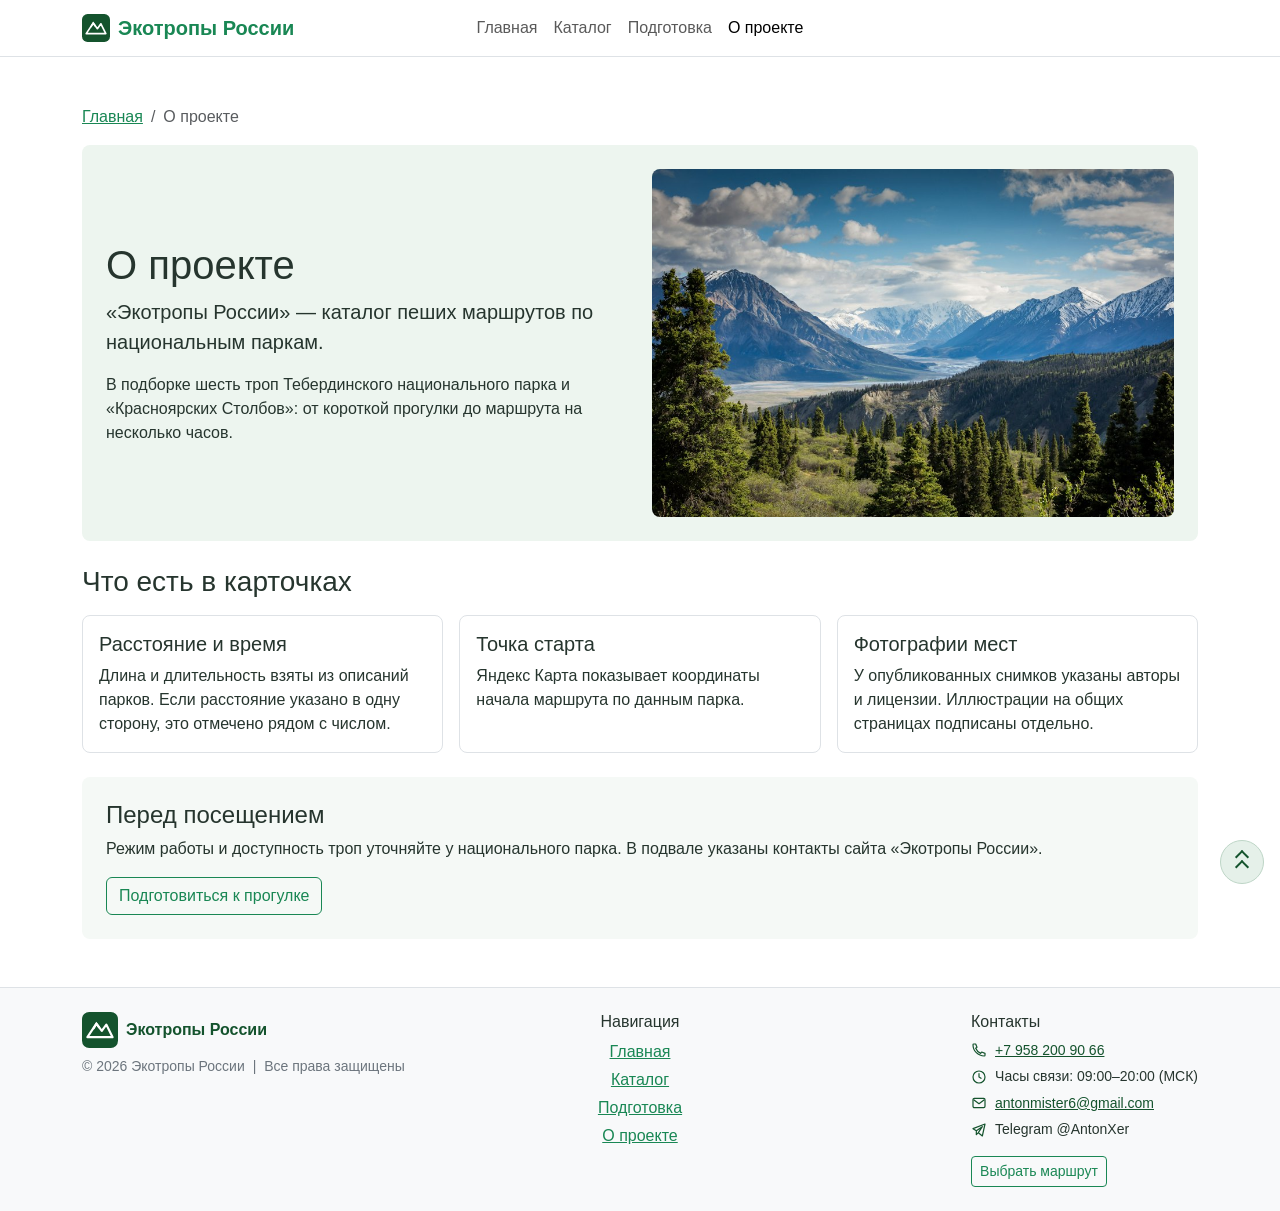
==== about.html @ 752995b1 "Format footer copyright notice" ====
<!doctype html>
<html lang="ru">
<head>
  <meta charset="UTF-8">
  <meta name="viewport" content="width=device-width, initial-scale=1">
  <meta name="description" content="О каталоге «Экотропы России», его маршрутах и источниках сведений.">
  <title>О проекте — Экотропы России</title>
  <link rel="stylesheet" href="vendor/bootstrap/css/bootstrap.min.css">
  <link rel="stylesheet" href="css/custom.css?v=20261111h">
  <script src="vendor/bootstrap/js/bootstrap.bundle.min.js" defer></script>
  <script src="js/routes.js?v=20261111h" defer></script>
  <script src="js/main.js?v=20261111h" defer></script>
</head>
<body id="top">
  <a class="visually-hidden-focusable" href="#main">Перейти к содержимому</a>
  <header class="sticky-top bg-white border-bottom">
    <nav class="navbar navbar-expand-lg site-navbar" aria-label="Основная навигация">
      <div class="container">
        <a class="navbar-brand d-inline-flex align-items-center gap-2 fw-bold text-success" href="index.html"><img src="images/logo.svg" width="28" height="28" alt="">Экотропы России</a>
        <button class="navbar-toggler" type="button" data-bs-toggle="collapse" data-bs-target="#site-menu" aria-controls="site-menu" aria-expanded="false" aria-label="Открыть меню"><span class="navbar-toggler-icon"></span></button>
        <div class="collapse navbar-collapse" id="site-menu">
          <ul class="navbar-nav text-center">
            <li class="nav-item"><a class="nav-link" href="index.html">Главная</a></li>
            <li class="nav-item"><a class="nav-link" href="catalog.html">Каталог</a></li>
            <li class="nav-item"><a class="nav-link" href="preparation.html">Подготовка</a></li>
            <li class="nav-item"><a class="nav-link active" aria-current="page" href="about.html">О проекте</a></li>
          </ul>
        </div>
      </div>
    </nav>
  </header>
  <main class="container py-4 py-md-5" id="main">
    <nav aria-label="Хлебные крошки">
      <ol class="breadcrumb">
        <li class="breadcrumb-item"><a class="link-success" href="index.html">Главная</a></li>
        <li class="breadcrumb-item active" aria-current="page">О проекте</li>
      </ol>
    </nav>
    <section class="hero rounded-3 p-3 p-md-4 mb-4" aria-labelledby="about-title">
      <div class="row g-4 align-items-center">
        <div class="col-12 col-md-6">
          <h1 id="about-title">О проекте</h1>
          <p class="lead">«Экотропы России» — каталог пеших маршрутов по национальным паркам.</p>
          <p class="mb-0">В подборке шесть троп Тебердинского национального парка и «Красноярских Столбов»: от короткой прогулки до маршрута на несколько часов.</p>
        </div>
        <div class="col-12 col-md-6">
          <img src="images/mountains.jpg" class="img-fluid rounded-3" width="900" height="600" alt="Горный пейзаж — иллюстрация к каталогу">
        </div>
      </div>
    </section>
    <section class="mb-4" aria-labelledby="sources-title">
      <h2 class="h3 mb-3" id="sources-title">Что есть в карточках</h2>
      <div class="row g-3">
        <div class="col-12 col-md-4"><article class="border rounded-3 h-100 p-3"><h3 class="h5">Расстояние и время</h3><p class="mb-0">Длина и длительность взяты из описаний парков. Если расстояние указано в одну сторону, это отмечено рядом с числом.</p></article></div>
        <div class="col-12 col-md-4"><article class="border rounded-3 h-100 p-3"><h3 class="h5">Точка старта</h3><p class="mb-0">Яндекс Карта показывает координаты начала маршрута по данным парка.</p></article></div>
        <div class="col-12 col-md-4"><article class="border rounded-3 h-100 p-3"><h3 class="h5">Фотографии мест</h3><p class="mb-0">У опубликованных снимков указаны авторы и лицензии. Иллюстрации на общих страницах подписаны отдельно.</p></article></div>
      </div>
    </section>
    <section class="prep-panel rounded-3 p-3 p-md-4" aria-labelledby="visit-title">
      <h2 class="h4" id="visit-title">Перед посещением</h2>
      <p>Режим работы и доступность троп уточняйте у национального парка. В подвале указаны контакты сайта «Экотропы России».</p>
      <a class="btn btn-outline-success" href="preparation.html">Подготовиться к прогулке</a>
    </section>
  </main>
  <footer class="bg-light border-top py-4" id="contacts">
    <div class="container">
      <div class="footer-layout">
        <div>
          <a class="footer-brand d-inline-flex align-items-center gap-2 fw-bold mb-2" href="index.html"><img src="images/logo.svg" width="36" height="36" alt="">Экотропы России</a>
          <p class="small text-secondary mb-0">© 2026 Экотропы России <span aria-hidden="true" class="mx-1">|</span> Все права защищены</p>
        </div>
        <div class="footer-navigation">
          <h2 class="h6">Навигация</h2>
          <nav aria-label="Навигация в подвале" class="d-flex flex-column align-items-center gap-1">
            <a href="index.html" class="link-success">Главная</a>
            <a href="catalog.html" class="link-success">Каталог</a>
            <a href="preparation.html" class="link-success">Подготовка</a>
            <a href="about.html" class="link-success">О проекте</a>
          </nav>
        </div>
        <div class="footer-contacts">
          <h2 class="h6">Контакты</h2>
          <address class="small mb-3">
            <a class="contact-item" href="tel:+79582009066"><svg class="contact-icon" aria-hidden="true" width="16" height="16"><use href="images/contact-icons.svg#phone"></use></svg>+7 958 200 90 66</a>
            <span class="contact-item"><svg class="contact-icon" aria-hidden="true" width="16" height="16"><use href="images/contact-icons.svg#clock"></use></svg>Часы связи: 09:00–20:00 (МСК)</span>
            <a class="contact-item" href="mailto:antonmister6@gmail.com"><svg class="contact-icon" aria-hidden="true" width="16" height="16"><use href="images/contact-icons.svg#mail"></use></svg>antonmister6@gmail.com</a>
            <span class="contact-item"><svg class="contact-icon" aria-hidden="true" width="16" height="16"><use href="images/contact-icons.svg#telegram"></use></svg>Telegram @AntonXer</span>
          </address>
          <a class="btn btn-outline-success btn-sm" href="catalog.html">Выбрать маршрут</a>
        </div>
      </div>
    </div>
  </footer>
  <a class="back-to-top btn" href="#top" aria-label="Наверх" title="Наверх"><span aria-hidden="true"></span></a>
</body>
</html>
---- css/custom.css ----
/* Небольшие дополнения к Bootstrap. Сетка и компоненты остаются библиотечными. */
body { font-family: Arial, sans-serif; color: #26352e; }
main { min-height: 70vh; }
html { scroll-padding-top: 5rem; }
.hero { background-color: #edf5ef; }
.prep-panel { background-color: #f5f9f6; }
.prep-list li::marker { color: #198754; }
.route-map { display: block; width: 100%; height: 360px; border: 0; }
.hero-kicker, .footer-brand, footer address a { color: #14532d; }
.footer-brand { text-decoration: none; }
.footer-brand:hover { text-decoration: underline; }
.footer-layout { display: grid; gap: 1.25rem; }
.footer-navigation { text-align: center; }
.contact-item { display: flex; align-items: center; gap: .5rem; margin-bottom: .35rem; }
.contact-icon { flex: 0 0 1rem; color: #14532d; }
@media (min-width: 768px) {
  .footer-layout {
    grid-template-columns: minmax(0, 1fr) auto minmax(0, 1fr);
    column-gap: 1.5rem;
  }
  .footer-contacts { justify-self: end; }
}
@media (min-width: 992px) {
  .site-navbar > .container {
    display: grid;
    grid-template-columns: minmax(0, 1fr) auto minmax(0, 1fr);
  }
  .site-navbar .navbar-brand { justify-self: start; }
}
.back-to-top {
  position: fixed;
  right: 1rem;
  bottom: 1rem;
  z-index: 1025;
  display: grid;
  place-items: center;
  width: 44px;
  height: 44px;
  border-radius: 50%;
  --bs-btn-color: #14532d;
  --bs-btn-bg: #e5f0e9;
  --bs-btn-border-color: #bdd5c6;
  --bs-btn-hover-color: #14532d;
  --bs-btn-hover-bg: #d3e7da;
  --bs-btn-hover-border-color: #8eb6a0;
  --bs-btn-active-color: #14532d;
  --bs-btn-active-bg: #c7dfd0;
  --bs-btn-active-border-color: #8eb6a0;
  --bs-btn-focus-shadow-rgb: 25, 135, 84;
}
.back-to-top span::before,
.back-to-top span::after {
  content: "";
  display: block;
  width: 10px;
  height: 10px;
  border-top: 2px solid currentColor;
  border-left: 2px solid currentColor;
  transform: rotate(45deg);
}
.hero-photo { width: 100%; max-height: 300px; object-fit: cover; }
.prep-photo { display: block; width: 100%; height: clamp(230px, 45vw, 380px); object-fit: cover; object-position: center 72%; }
.catalog-photo { width: 100%; height: auto; aspect-ratio: 16 / 9; object-fit: cover; }
.route-gallery img { width: auto; max-height: 360px; }
.route-gallery--pair {
  display: grid;
  grid-template-columns: repeat(2, minmax(0, 1fr));
  gap: .75rem;
}
.route-gallery--pair img { width: 100%; aspect-ratio: 3 / 4; object-fit: cover; }
.card-title { line-height: 1.4; }
.card:hover { border-color: #198754; }
.table th { width: 38%; }
[hidden] { display: none !important; }
@media (max-width: 575px) {
  h1 { font-size: 1.9rem; }
  .navbar-brand { font-size: 1.1rem; }
}
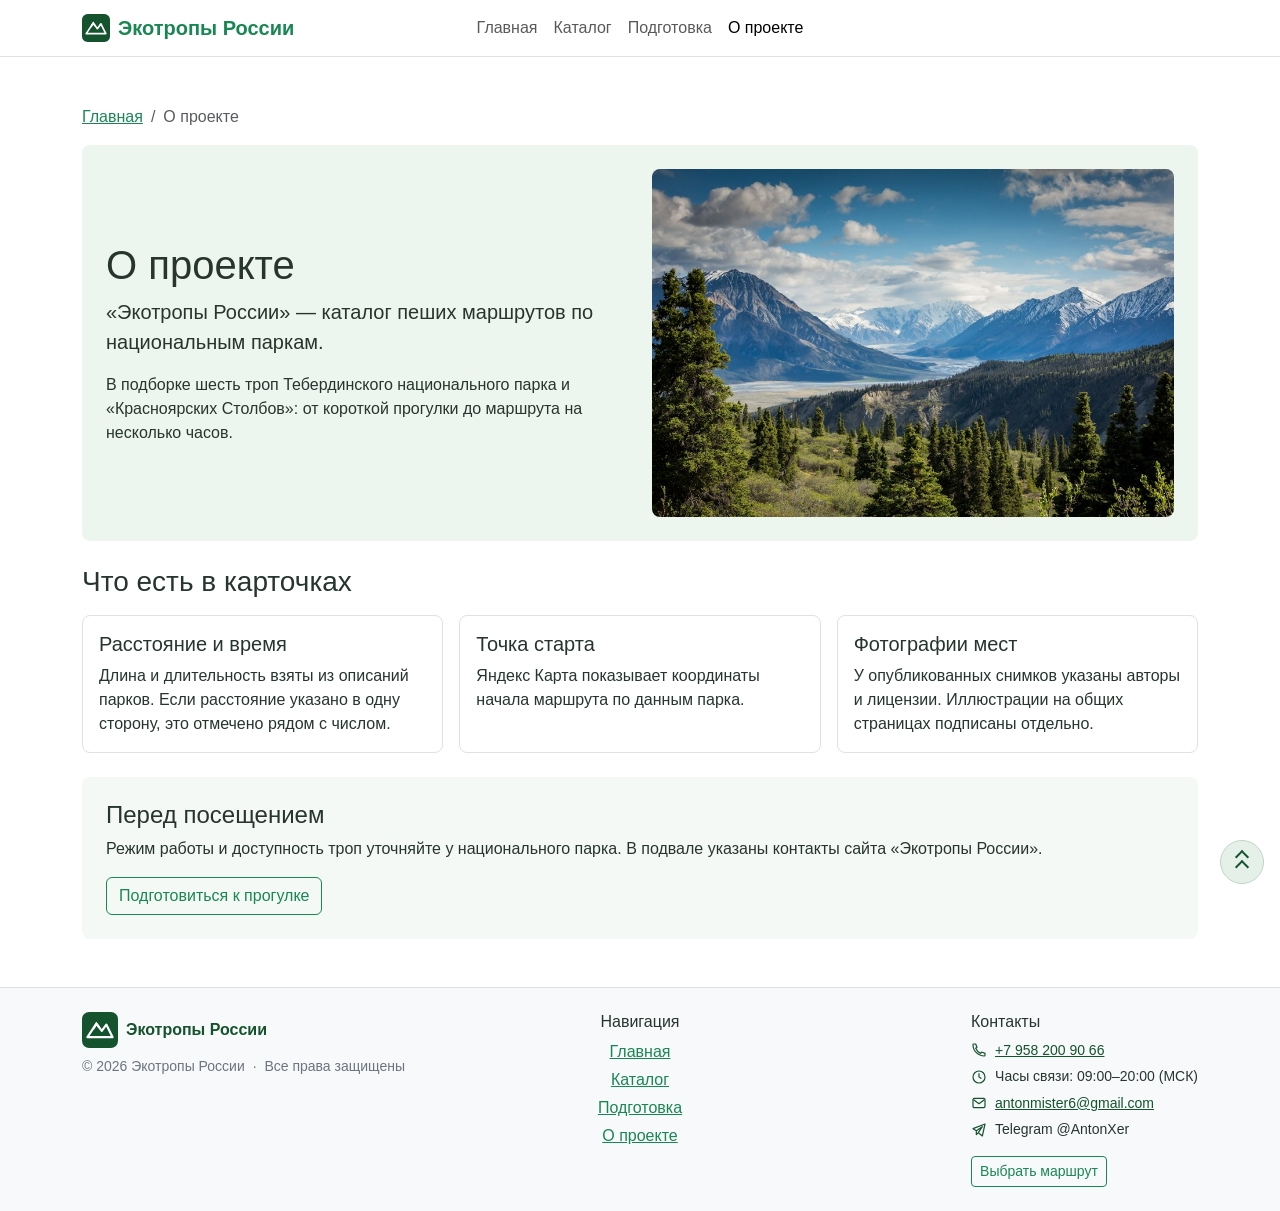
==== commit 435f3aeb: "Use a middle dot in footer copyright notice" ====
--- a/about.html
+++ b/about.html
@@ -67,7 +67,7 @@
       <div class="footer-layout">
         <div>
           <a class="footer-brand d-inline-flex align-items-center gap-2 fw-bold mb-2" href="index.html"><img src="images/logo.svg" width="36" height="36" alt="">Экотропы России</a>
-          <p class="small text-secondary mb-0">© 2026 Экотропы России <span aria-hidden="true" class="mx-1">|</span> Все права защищены</p>
+          <p class="small text-secondary mb-0">© 2026 Экотропы России <span aria-hidden="true" class="mx-1">·</span> Все права защищены</p>
         </div>
         <div class="footer-navigation">
           <h2 class="h6">Навигация</h2>
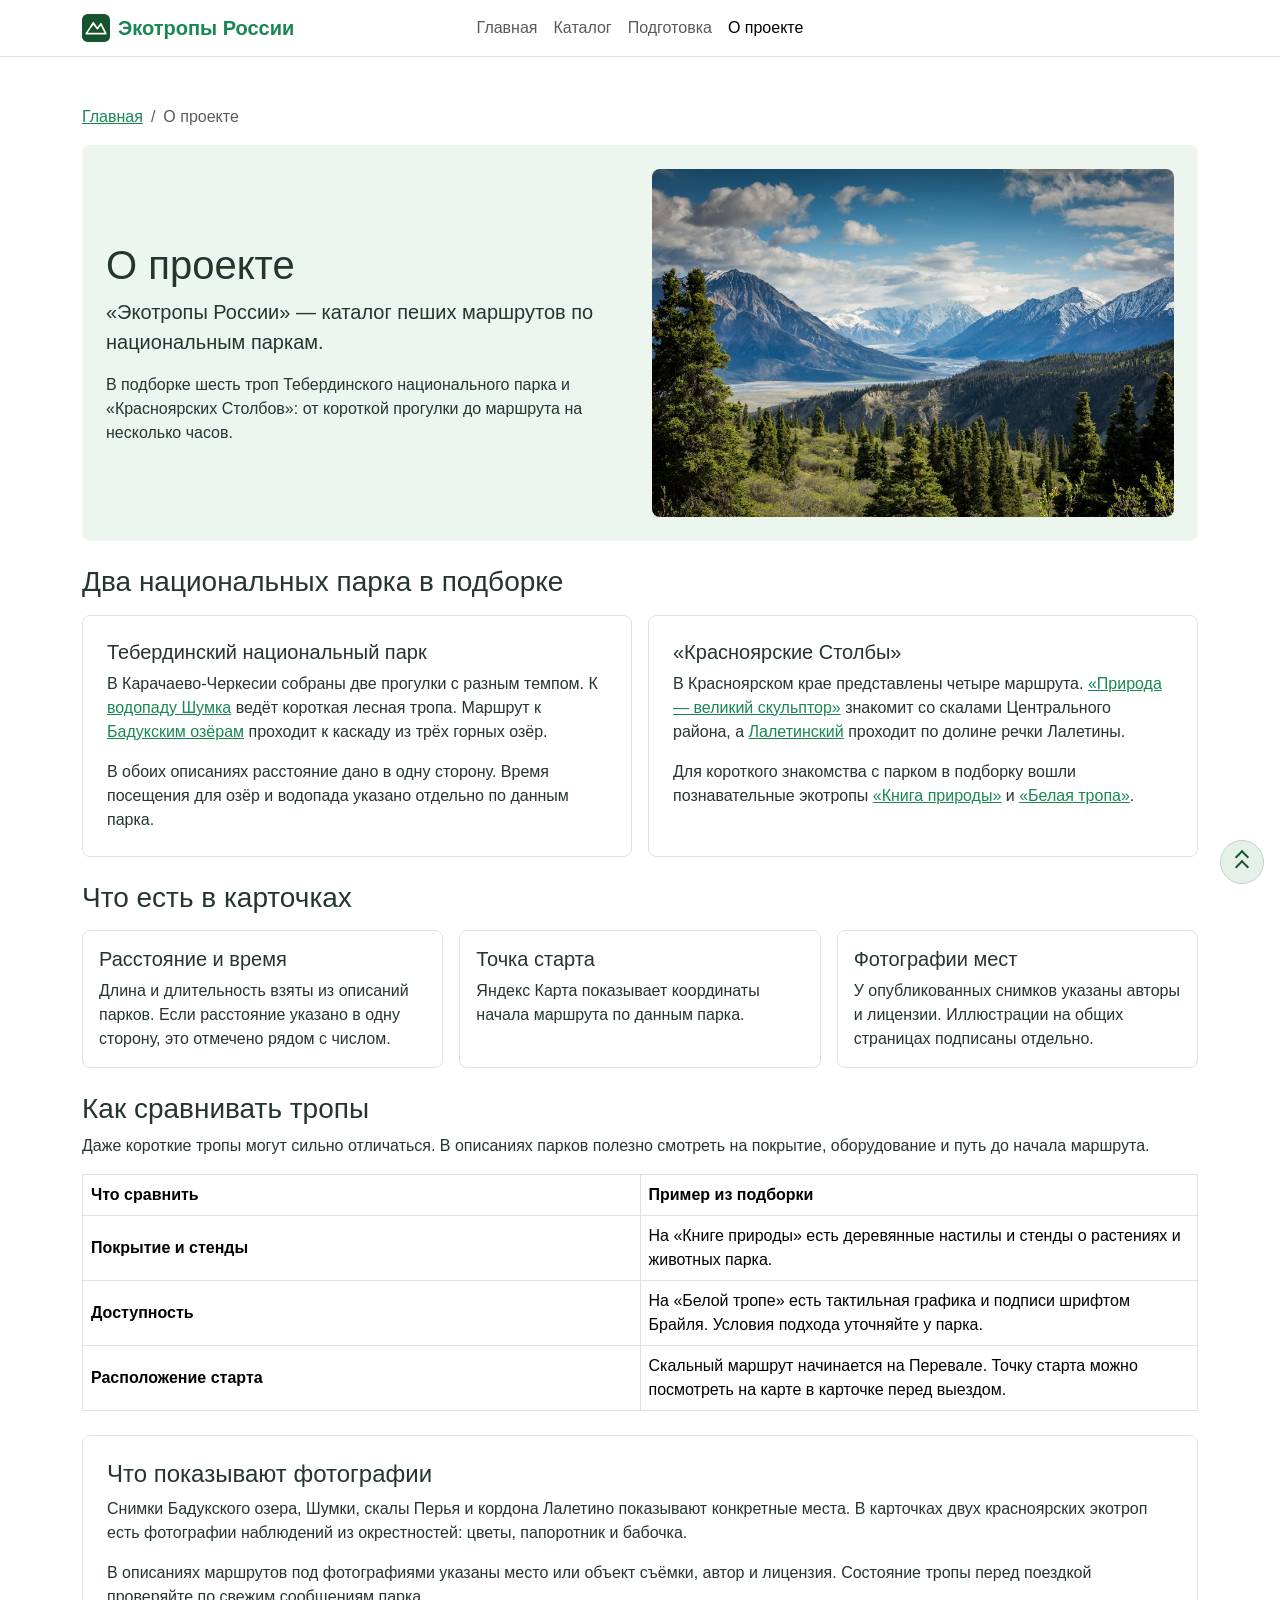
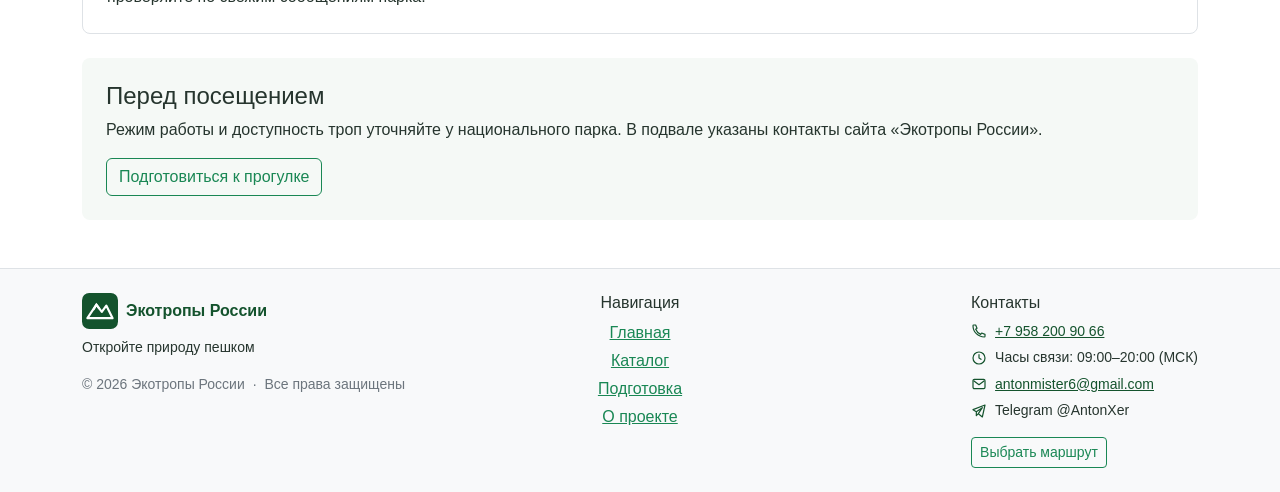
==== commit c5dec473: "Expand trail preparation and project information" ====
--- a/about.html
+++ b/about.html
@@ -48,6 +48,25 @@
         </div>
       </div>
     </section>
+    <section class="mb-4" aria-labelledby="parks-title">
+      <h2 class="h3 mb-3" id="parks-title">Два национальных парка в подборке</h2>
+      <div class="row g-3">
+        <div class="col-12 col-md-6">
+          <article class="border rounded-3 h-100 p-3 p-md-4">
+            <h3 class="h5">Тебердинский национальный парк</h3>
+            <p>В Карачаево-Черкесии собраны две прогулки с разным темпом. К <a class="link-success" href="route.html?id=shumka">водопаду Шумка</a> ведёт короткая лесная тропа. Маршрут к <a class="link-success" href="route.html?id=baduk">Бадукским озёрам</a> проходит к каскаду из трёх горных озёр.</p>
+            <p class="mb-0">В обоих описаниях расстояние дано в одну сторону. Время посещения для озёр и водопада указано отдельно по данным парка.</p>
+          </article>
+        </div>
+        <div class="col-12 col-md-6">
+          <article class="border rounded-3 h-100 p-3 p-md-4">
+            <h3 class="h5">«Красноярские Столбы»</h3>
+            <p>В Красноярском крае представлены четыре маршрута. <a class="link-success" href="route.html?id=sculptor">«Природа — великий скульптор»</a> знакомит со скалами Центрального района, а <a class="link-success" href="route.html?id=laleto">Лалетинский</a> проходит по долине речки Лалетины.</p>
+            <p class="mb-0">Для короткого знакомства с парком в подборку вошли познавательные экотропы <a class="link-success" href="route.html?id=book">«Книга природы»</a> и <a class="link-success" href="route.html?id=white">«Белая тропа»</a>.</p>
+          </article>
+        </div>
+      </div>
+    </section>
     <section class="mb-4" aria-labelledby="sources-title">
       <h2 class="h3 mb-3" id="sources-title">Что есть в карточках</h2>
       <div class="row g-3">
@@ -55,6 +74,26 @@
         <div class="col-12 col-md-4"><article class="border rounded-3 h-100 p-3"><h3 class="h5">Точка старта</h3><p class="mb-0">Яндекс Карта показывает координаты начала маршрута по данным парка.</p></article></div>
         <div class="col-12 col-md-4"><article class="border rounded-3 h-100 p-3"><h3 class="h5">Фотографии мест</h3><p class="mb-0">У опубликованных снимков указаны авторы и лицензии. Иллюстрации на общих страницах подписаны отдельно.</p></article></div>
       </div>
+    </section>
+    <section class="mb-4" aria-labelledby="examples-title">
+      <h2 class="h3" id="examples-title">Как сравнивать тропы</h2>
+      <p>Даже короткие тропы могут сильно отличаться. В описаниях парков полезно смотреть на покрытие, оборудование и путь до начала маршрута.</p>
+      <div class="table-responsive">
+        <table class="table table-bordered align-middle mb-0">
+          <thead><tr><th scope="col">Что сравнить</th><th scope="col">Пример из подборки</th></tr></thead>
+          <tbody>
+            <tr><th scope="row">Покрытие и стенды</th><td>На «Книге природы» есть деревянные настилы и стенды о растениях и животных парка.</td></tr>
+            <tr><th scope="row">Доступность</th><td>На «Белой тропе» есть тактильная графика и подписи шрифтом Брайля. Условия подхода уточняйте у парка.</td></tr>
+            <tr><th scope="row">Расположение старта</th><td>Скальный маршрут начинается на Перевале. Точку старта можно посмотреть на карте в карточке перед выездом.</td></tr>
+          </tbody>
+        </table>
+      </div>
+    </section>
+
+    <section class="border rounded-3 p-3 p-md-4 mb-4" aria-labelledby="photo-source-title">
+      <h2 class="h4" id="photo-source-title">Что показывают фотографии</h2>
+      <p>Снимки Бадукского озера, Шумки, скалы Перья и кордона Лалетино показывают конкретные места. В карточках двух красноярских экотроп есть фотографии наблюдений из окрестностей: цветы, папоротник и бабочка.</p>
+      <p class="mb-0">В описаниях маршрутов под фотографиями указаны место или объект съёмки, автор и лицензия. Состояние тропы перед поездкой проверяйте по свежим сообщениям парка.</p>
     </section>
     <section class="prep-panel rounded-3 p-3 p-md-4" aria-labelledby="visit-title">
       <h2 class="h4" id="visit-title">Перед посещением</h2>
@@ -67,6 +106,7 @@
       <div class="footer-layout">
         <div>
           <a class="footer-brand d-inline-flex align-items-center gap-2 fw-bold mb-2" href="index.html"><img src="images/logo.svg" width="36" height="36" alt="">Экотропы России</a>
+          <p class="small mb-3">Откройте природу пешком</p>
           <p class="small text-secondary mb-0">© 2026 Экотропы России <span aria-hidden="true" class="mx-1">·</span> Все права защищены</p>
         </div>
         <div class="footer-navigation">
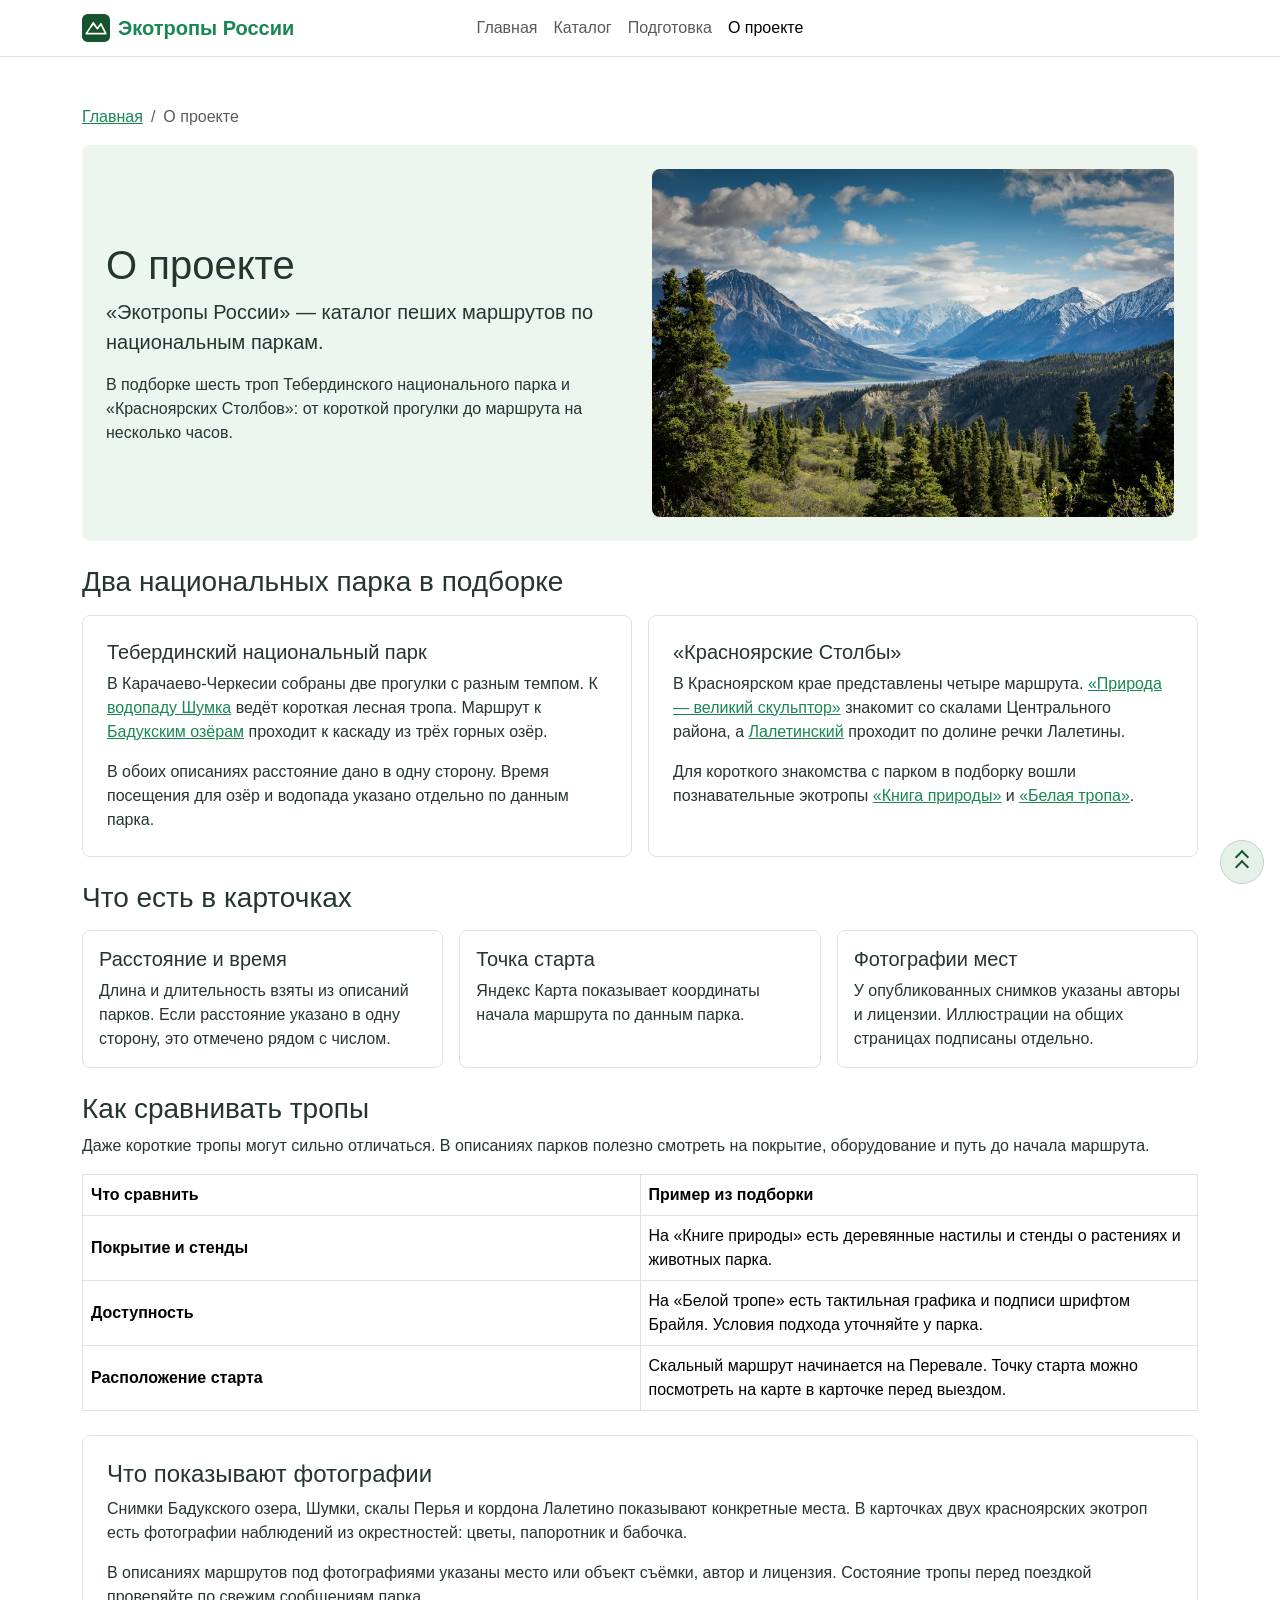
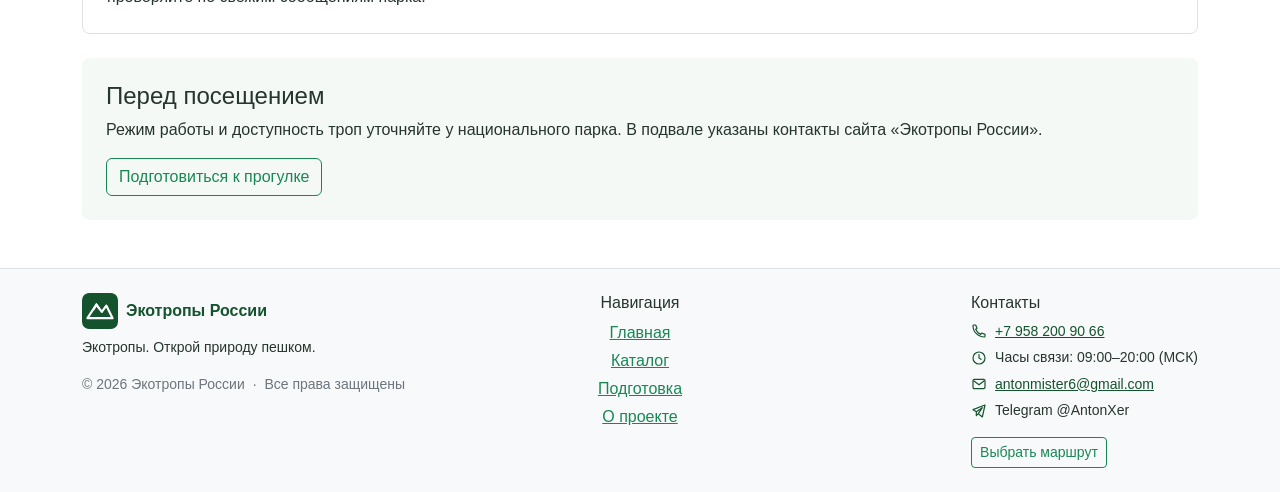
==== commit 3728f219: "Update footer slogan" ====
--- a/about.html
+++ b/about.html
@@ -106,7 +106,7 @@
       <div class="footer-layout">
         <div>
           <a class="footer-brand d-inline-flex align-items-center gap-2 fw-bold mb-2" href="index.html"><img src="images/logo.svg" width="36" height="36" alt="">Экотропы России</a>
-          <p class="small mb-3">Откройте природу пешком</p>
+          <p class="small mb-3">Экотропы. Открой природу пешком.</p>
           <p class="small text-secondary mb-0">© 2026 Экотропы России <span aria-hidden="true" class="mx-1">·</span> Все права защищены</p>
         </div>
         <div class="footer-navigation">
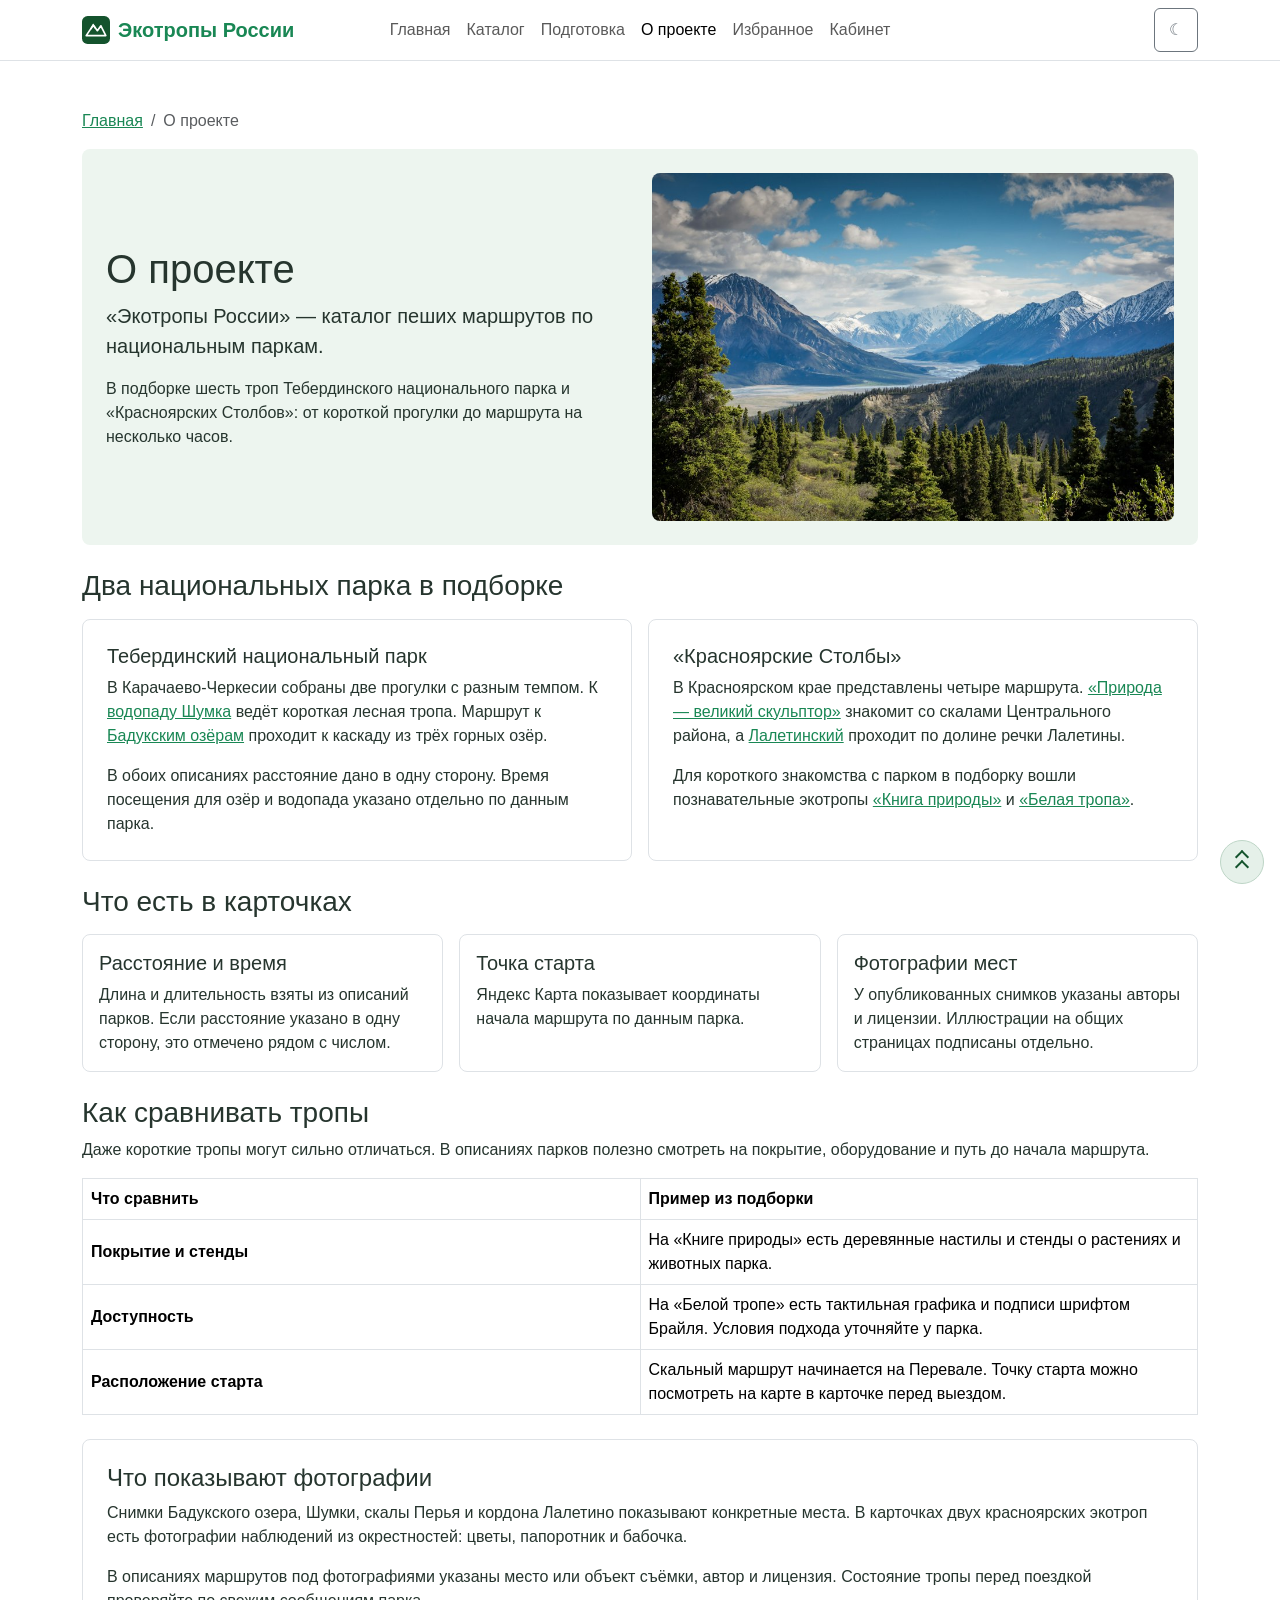
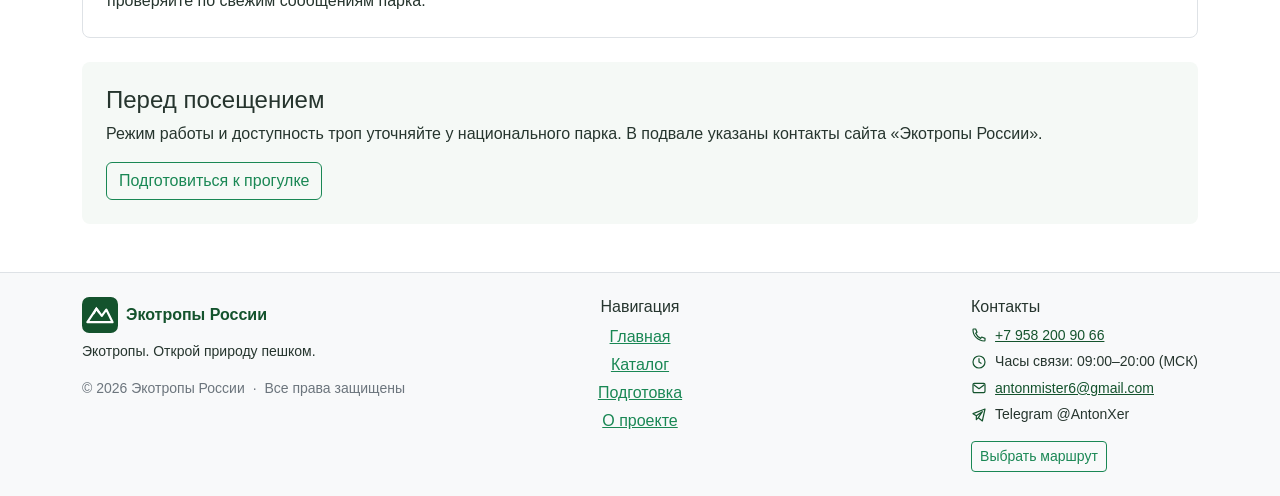
==== commit 4e22c484: "Add theme and local trail profiles for assessment 3" ====
--- a/about.html
+++ b/about.html
@@ -5,15 +5,17 @@
   <meta name="viewport" content="width=device-width, initial-scale=1">
   <meta name="description" content="О каталоге «Экотропы России», его маршрутах и источниках сведений.">
   <title>О проекте — Экотропы России</title>
+  <script src="js/theme.js?v=20261113"></script>
   <link rel="stylesheet" href="vendor/bootstrap/css/bootstrap.min.css">
-  <link rel="stylesheet" href="css/custom.css?v=20261111h">
+  <link rel="stylesheet" href="css/custom.css?v=20261113">
   <script src="vendor/bootstrap/js/bootstrap.bundle.min.js" defer></script>
   <script src="js/routes.js?v=20261111h" defer></script>
-  <script src="js/main.js?v=20261111h" defer></script>
+  <script src="js/main.js?v=20261113" defer></script>
+  <script src="js/profile.js?v=20261113" defer></script>
 </head>
 <body id="top">
   <a class="visually-hidden-focusable" href="#main">Перейти к содержимому</a>
-  <header class="sticky-top bg-white border-bottom">
+  <header class="sticky-top bg-body border-bottom">
     <nav class="navbar navbar-expand-lg site-navbar" aria-label="Основная навигация">
       <div class="container">
         <a class="navbar-brand d-inline-flex align-items-center gap-2 fw-bold text-success" href="index.html"><img src="images/logo.svg" width="28" height="28" alt="">Экотропы России</a>
@@ -24,8 +26,11 @@
             <li class="nav-item"><a class="nav-link" href="catalog.html">Каталог</a></li>
             <li class="nav-item"><a class="nav-link" href="preparation.html">Подготовка</a></li>
             <li class="nav-item"><a class="nav-link active" aria-current="page" href="about.html">О проекте</a></li>
+            <li class="nav-item"><a class="nav-link" href="favorites.html">Избранное</a></li>
+            <li class="nav-item"><a class="nav-link" href="account.html">Кабинет</a></li>
           </ul>
         </div>
+        <button class="btn btn-outline-secondary theme-toggle" id="theme-toggle" type="button" aria-label="Тёмная тема" disabled><span aria-hidden="true">☾</span></button>
       </div>
     </nav>
   </header>
@@ -101,7 +106,7 @@
       <a class="btn btn-outline-success" href="preparation.html">Подготовиться к прогулке</a>
     </section>
   </main>
-  <footer class="bg-light border-top py-4" id="contacts">
+  <footer class="bg-body-tertiary border-top py-4" id="contacts">
     <div class="container">
       <div class="footer-layout">
         <div>
--- a/css/custom.css
+++ b/css/custom.css
@@ -1,18 +1,58 @@
 /* Небольшие дополнения к Bootstrap. Сетка и компоненты остаются библиотечными. */
-body { font-family: Arial, sans-serif; color: #26352e; }
+:root {
+  --site-text: #26352e;
+  --site-green: #14532d;
+  --site-hero: #edf5ef;
+  --site-panel: #f5f9f6;
+}
+[data-bs-theme="dark"] {
+  --site-text: #e1eae4;
+  --site-green: #9bd6ad;
+  --site-hero: #233b2d;
+  --site-panel: #26342c;
+}
+body { font-family: Arial, sans-serif; color: var(--site-text); }
 main { min-height: 70vh; }
 html { scroll-padding-top: 5rem; }
-.hero { background-color: #edf5ef; }
-.prep-panel { background-color: #f5f9f6; }
+.hero { background-color: var(--site-hero); }
+.prep-panel { background-color: var(--site-panel); }
 .prep-list li::marker { color: #198754; }
 .route-map { display: block; width: 100%; height: 360px; border: 0; }
-.hero-kicker, .footer-brand, footer address a { color: #14532d; }
+.hero-kicker, .footer-brand, footer address a { color: var(--site-green); }
 .footer-brand { text-decoration: none; }
 .footer-brand:hover { text-decoration: underline; }
 .footer-layout { display: grid; gap: 1.25rem; }
 .footer-navigation { text-align: center; }
 .contact-item { display: flex; align-items: center; gap: .5rem; margin-bottom: .35rem; }
-.contact-icon { flex: 0 0 1rem; color: #14532d; }
+.contact-icon { flex: 0 0 1rem; color: var(--site-green); }
+[data-bs-theme="dark"] .link-success,
+[data-bs-theme="dark"] .navbar-brand { color: var(--site-green) !important; }
+[data-bs-theme="dark"] .btn-outline-success {
+  --bs-btn-color: var(--site-green);
+  --bs-btn-border-color: var(--site-green);
+}
+.profile-form { max-width: 36rem; }
+.personal-description { overflow-wrap: anywhere; white-space: pre-wrap; }
+.theme-toggle { min-width: 44px; min-height: 44px; }
+.theme-toggle span { display: inline-block; }
+@media (prefers-reduced-motion: no-preference) {
+  .theme-transition :is(body, header, footer, .hero, .prep-panel, .card) {
+    transition: background-color .25s ease, color .25s ease, border-color .25s ease;
+  }
+  .theme-toggle span { transition: transform .25s ease; }
+  [data-bs-theme="dark"] .theme-toggle span { transform: rotate(40deg); }
+}
+@media (max-width: 991px) {
+  .site-navbar > .container {
+    display: grid;
+    grid-template-columns: minmax(0, 1fr) auto auto;
+    gap: .4rem;
+  }
+  .site-navbar .navbar-brand { margin-right: 0; }
+  .site-navbar .navbar-toggler { grid-column: 3; grid-row: 1; }
+  .site-navbar .theme-toggle { grid-column: 2; grid-row: 1; }
+  .site-navbar .navbar-collapse { grid-column: 1 / -1; }
+}
 @media (min-width: 768px) {
   .footer-layout {
     grid-template-columns: minmax(0, 1fr) auto minmax(0, 1fr);
@@ -26,6 +66,7 @@
     grid-template-columns: minmax(0, 1fr) auto minmax(0, 1fr);
   }
   .site-navbar .navbar-brand { justify-self: start; }
+  .site-navbar .theme-toggle { justify-self: end; }
 }
 .back-to-top {
   position: fixed;
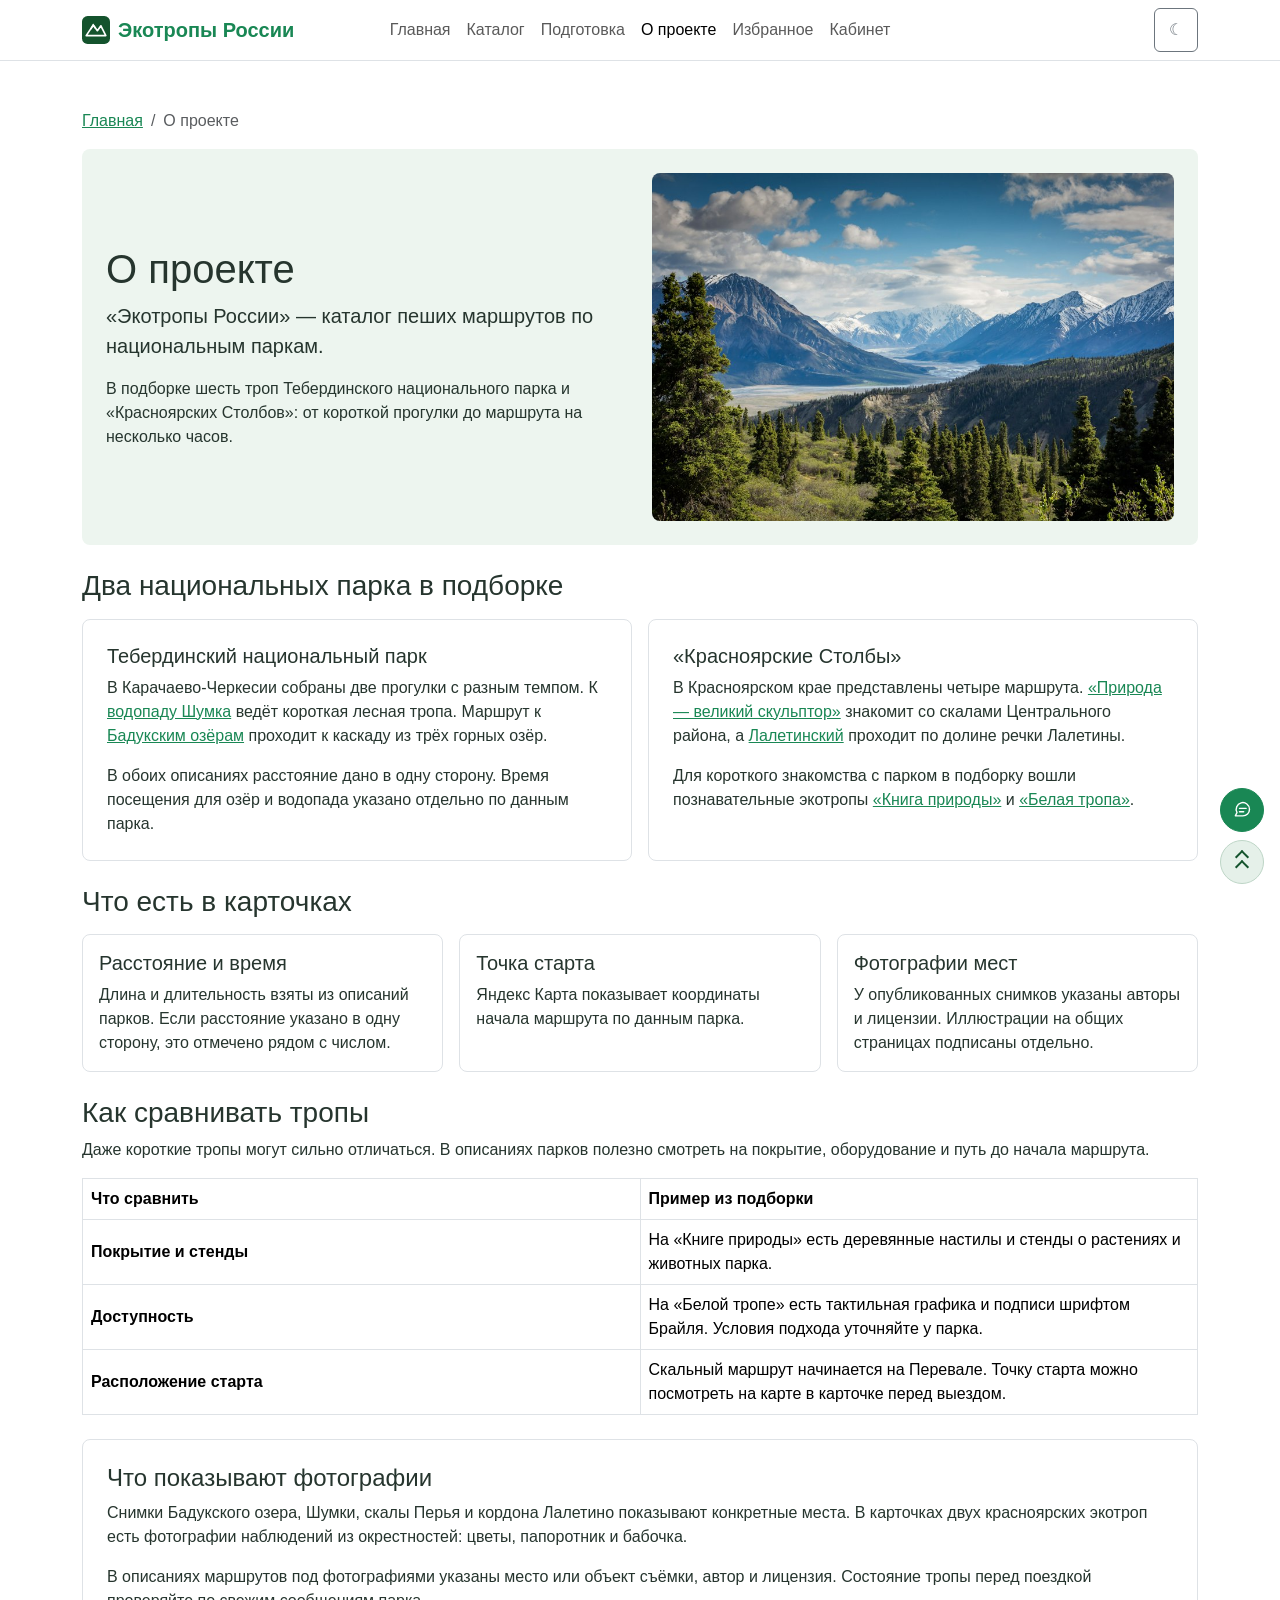
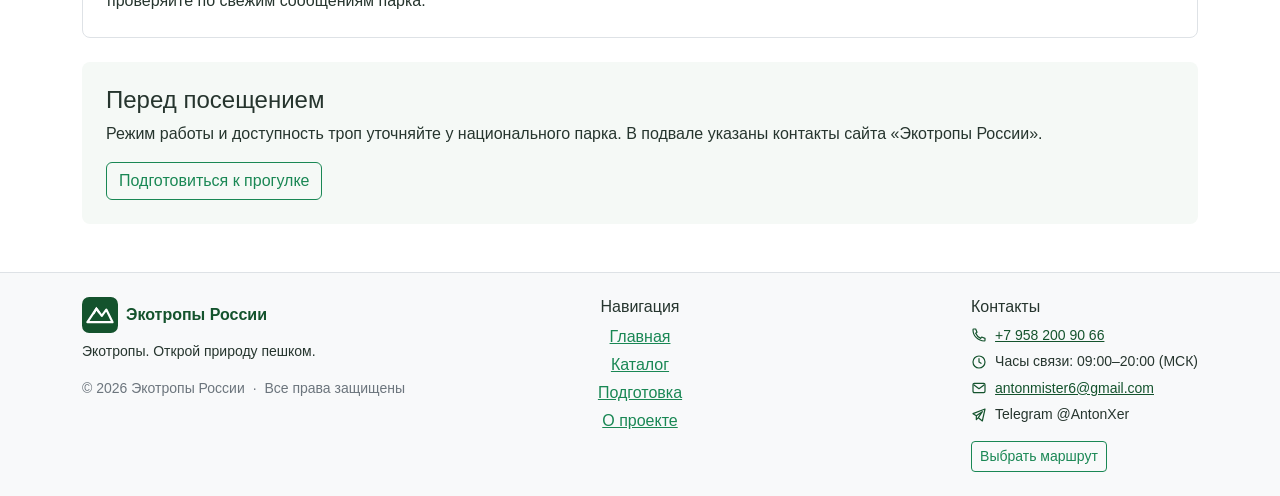
==== commit 1c029f12: "Add rule-based trail help widget" ====
--- a/about.html
+++ b/about.html
@@ -7,11 +7,12 @@
   <title>О проекте — Экотропы России</title>
   <script src="js/theme.js?v=20261113"></script>
   <link rel="stylesheet" href="vendor/bootstrap/css/bootstrap.min.css">
-  <link rel="stylesheet" href="css/custom.css?v=20261113">
+  <link rel="stylesheet" href="css/custom.css?v=20261114">
   <script src="vendor/bootstrap/js/bootstrap.bundle.min.js" defer></script>
   <script src="js/routes.js?v=20261111h" defer></script>
   <script src="js/main.js?v=20261113" defer></script>
   <script src="js/profile.js?v=20261113" defer></script>
+  <script src="js/help.js?v=20261114" defer></script>
 </head>
 <body id="top">
   <a class="visually-hidden-focusable" href="#main">Перейти к содержимому</a>
--- a/css/custom.css
+++ b/css/custom.css
@@ -117,3 +117,52 @@
   h1 { font-size: 1.9rem; }
   .navbar-brand { font-size: 1.1rem; }
 }
+
+.help-open {
+  position: fixed;
+  right: 1rem;
+  bottom: 4.25rem;
+  z-index: 1025;
+  width: 44px;
+  height: 44px;
+  display: grid;
+  place-items: center;
+  padding: 0;
+}
+
+.help-dialog {
+  position: fixed;
+  inset: auto 1rem 1rem auto;
+  margin: 0;
+  padding: 0;
+  width: min(26rem, calc(100vw - 2rem));
+  max-height: calc(100dvh - 2rem);
+  overflow: auto;
+}
+
+.help-dialog[open] { display: flex; flex-direction: column; }
+.help-dialog::backdrop { background: rgb(0 0 0 / 25%); }
+.help-log {
+  display: flex;
+  flex-direction: column;
+  gap: .5rem;
+  min-height: 4rem;
+  height: min(17rem, 35dvh);
+  overflow-y: auto;
+}
+.help-controls { flex-shrink: 0; }
+.help-controls input { min-width: 0; }
+.help-message {
+  align-self: flex-start;
+  max-width: 92%;
+  padding: .55rem .75rem;
+  border-radius: .65rem;
+  background: var(--bs-tertiary-bg);
+  overflow-wrap: anywhere;
+  font-size: .9rem;
+}
+.help-message--user {
+  align-self: flex-end;
+  background: var(--bs-success-bg-subtle);
+  color: var(--bs-success-text-emphasis);
+}
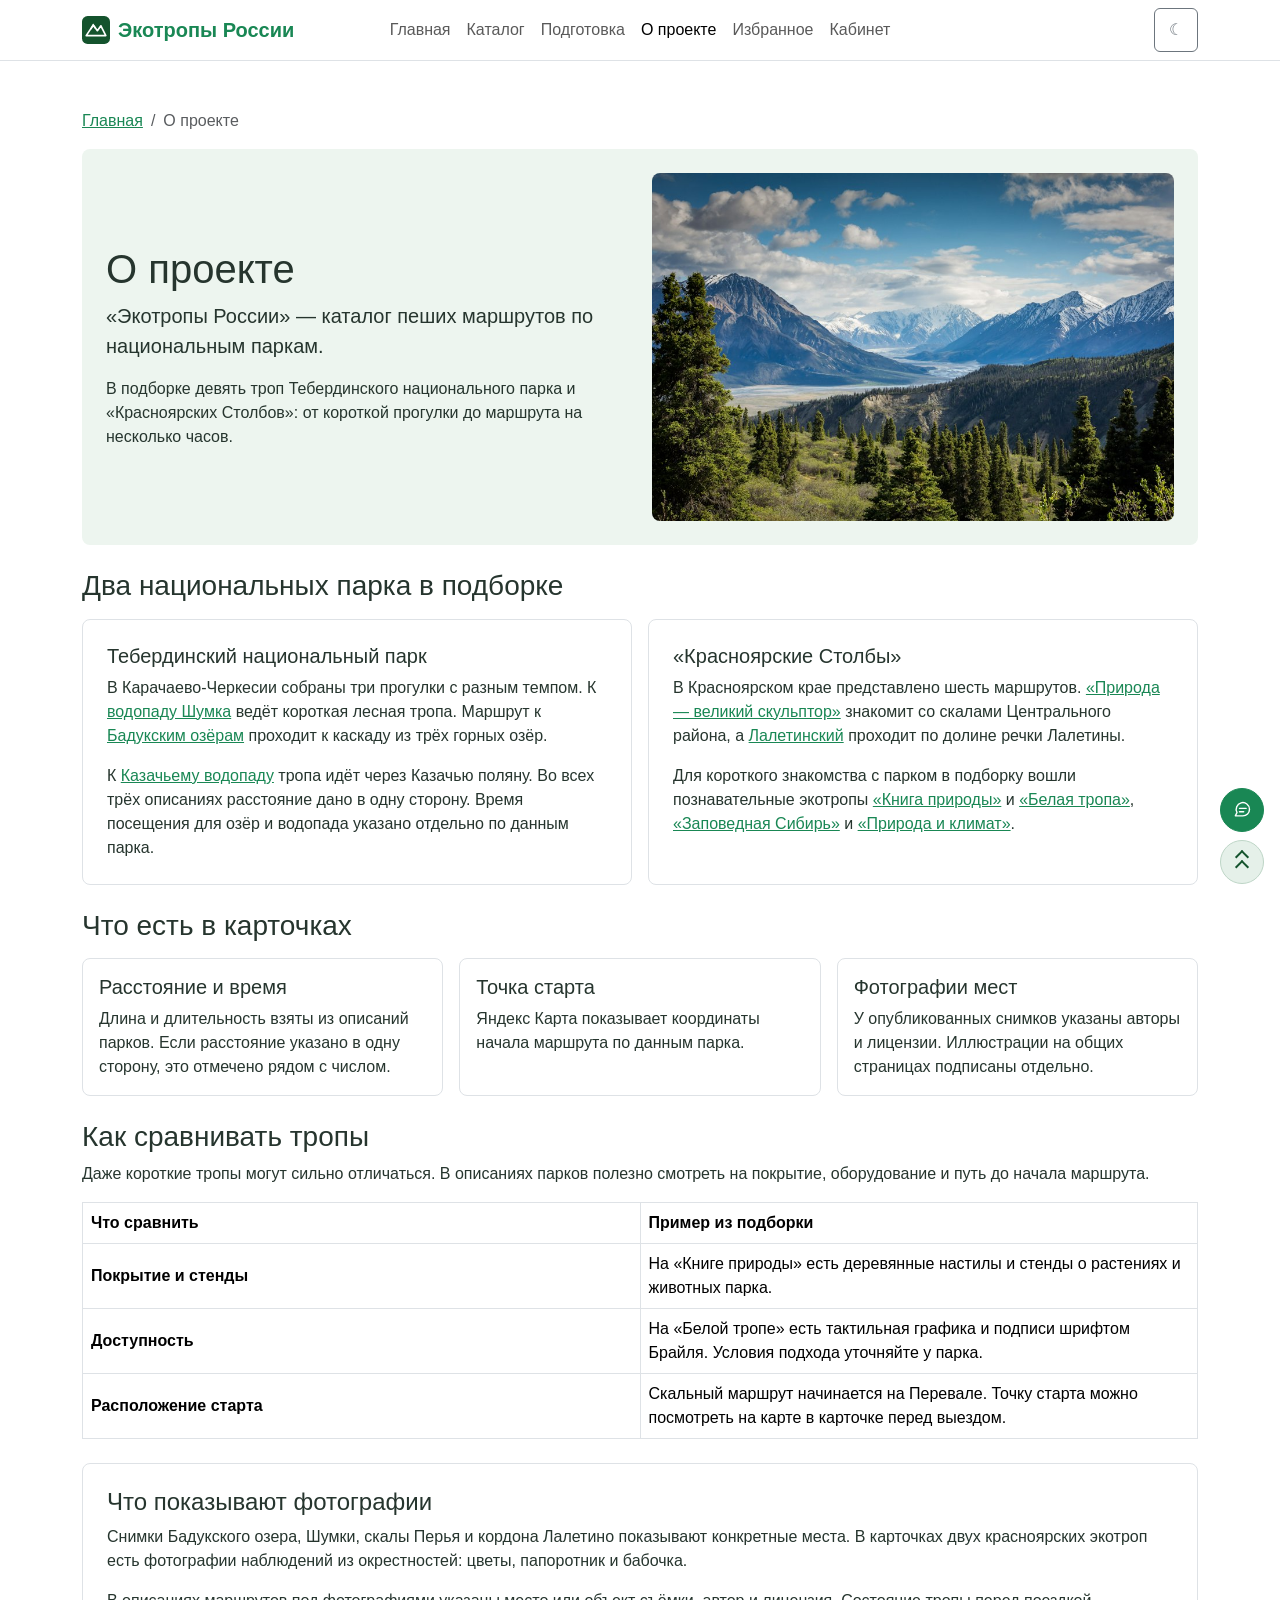
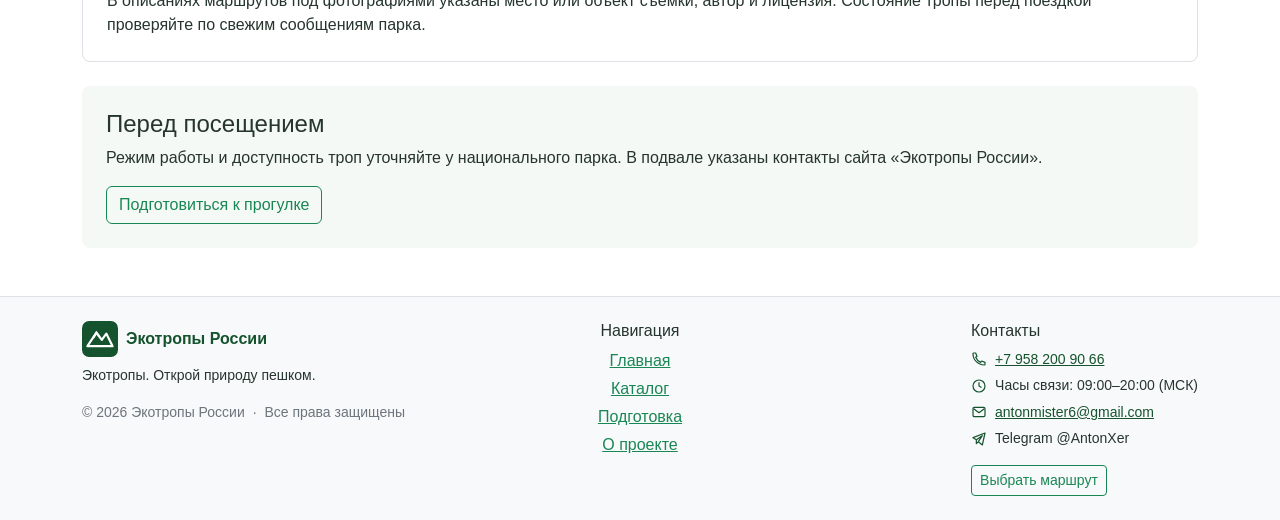
==== commit c105015a: "Add three trails to the catalog" ====
--- a/about.html
+++ b/about.html
@@ -9,10 +9,10 @@
   <link rel="stylesheet" href="vendor/bootstrap/css/bootstrap.min.css">
   <link rel="stylesheet" href="css/custom.css?v=20261114">
   <script src="vendor/bootstrap/js/bootstrap.bundle.min.js" defer></script>
-  <script src="js/routes.js?v=20261111h" defer></script>
+  <script src="js/routes.js?v=20261114b" defer></script>
   <script src="js/main.js?v=20261113" defer></script>
   <script src="js/profile.js?v=20261113" defer></script>
-  <script src="js/help.js?v=20261114" defer></script>
+  <script src="js/help.js?v=20261114b" defer></script>
 </head>
 <body id="top">
   <a class="visually-hidden-focusable" href="#main">Перейти к содержимому</a>
@@ -47,7 +47,7 @@
         <div class="col-12 col-md-6">
           <h1 id="about-title">О проекте</h1>
           <p class="lead">«Экотропы России» — каталог пеших маршрутов по национальным паркам.</p>
-          <p class="mb-0">В подборке шесть троп Тебердинского национального парка и «Красноярских Столбов»: от короткой прогулки до маршрута на несколько часов.</p>
+          <p class="mb-0">В подборке девять троп Тебердинского национального парка и «Красноярских Столбов»: от короткой прогулки до маршрута на несколько часов.</p>
         </div>
         <div class="col-12 col-md-6">
           <img src="images/mountains.jpg" class="img-fluid rounded-3" width="900" height="600" alt="Горный пейзаж — иллюстрация к каталогу">
@@ -60,15 +60,15 @@
         <div class="col-12 col-md-6">
           <article class="border rounded-3 h-100 p-3 p-md-4">
             <h3 class="h5">Тебердинский национальный парк</h3>
-            <p>В Карачаево-Черкесии собраны две прогулки с разным темпом. К <a class="link-success" href="route.html?id=shumka">водопаду Шумка</a> ведёт короткая лесная тропа. Маршрут к <a class="link-success" href="route.html?id=baduk">Бадукским озёрам</a> проходит к каскаду из трёх горных озёр.</p>
-            <p class="mb-0">В обоих описаниях расстояние дано в одну сторону. Время посещения для озёр и водопада указано отдельно по данным парка.</p>
+            <p>В Карачаево-Черкесии собраны три прогулки с разным темпом. К <a class="link-success" href="route.html?id=shumka">водопаду Шумка</a> ведёт короткая лесная тропа. Маршрут к <a class="link-success" href="route.html?id=baduk">Бадукским озёрам</a> проходит к каскаду из трёх горных озёр.</p>
+            <p class="mb-0">К <a class="link-success" href="route.html?id=kazachiy">Казачьему водопаду</a> тропа идёт через Казачью поляну. Во всех трёх описаниях расстояние дано в одну сторону. Время посещения для озёр и водопада указано отдельно по данным парка.</p>
           </article>
         </div>
         <div class="col-12 col-md-6">
           <article class="border rounded-3 h-100 p-3 p-md-4">
             <h3 class="h5">«Красноярские Столбы»</h3>
-            <p>В Красноярском крае представлены четыре маршрута. <a class="link-success" href="route.html?id=sculptor">«Природа — великий скульптор»</a> знакомит со скалами Центрального района, а <a class="link-success" href="route.html?id=laleto">Лалетинский</a> проходит по долине речки Лалетины.</p>
-            <p class="mb-0">Для короткого знакомства с парком в подборку вошли познавательные экотропы <a class="link-success" href="route.html?id=book">«Книга природы»</a> и <a class="link-success" href="route.html?id=white">«Белая тропа»</a>.</p>
+            <p>В Красноярском крае представлено шесть маршрутов. <a class="link-success" href="route.html?id=sculptor">«Природа — великий скульптор»</a> знакомит со скалами Центрального района, а <a class="link-success" href="route.html?id=laleto">Лалетинский</a> проходит по долине речки Лалетины.</p>
+            <p class="mb-0">Для короткого знакомства с парком в подборку вошли познавательные экотропы <a class="link-success" href="route.html?id=book">«Книга природы»</a> и <a class="link-success" href="route.html?id=white">«Белая тропа»</a>, <a class="link-success" href="route.html?id=siberia">«Заповедная Сибирь»</a> и <a class="link-success" href="route.html?id=climate">«Природа и климат»</a>.</p>
           </article>
         </div>
       </div>
